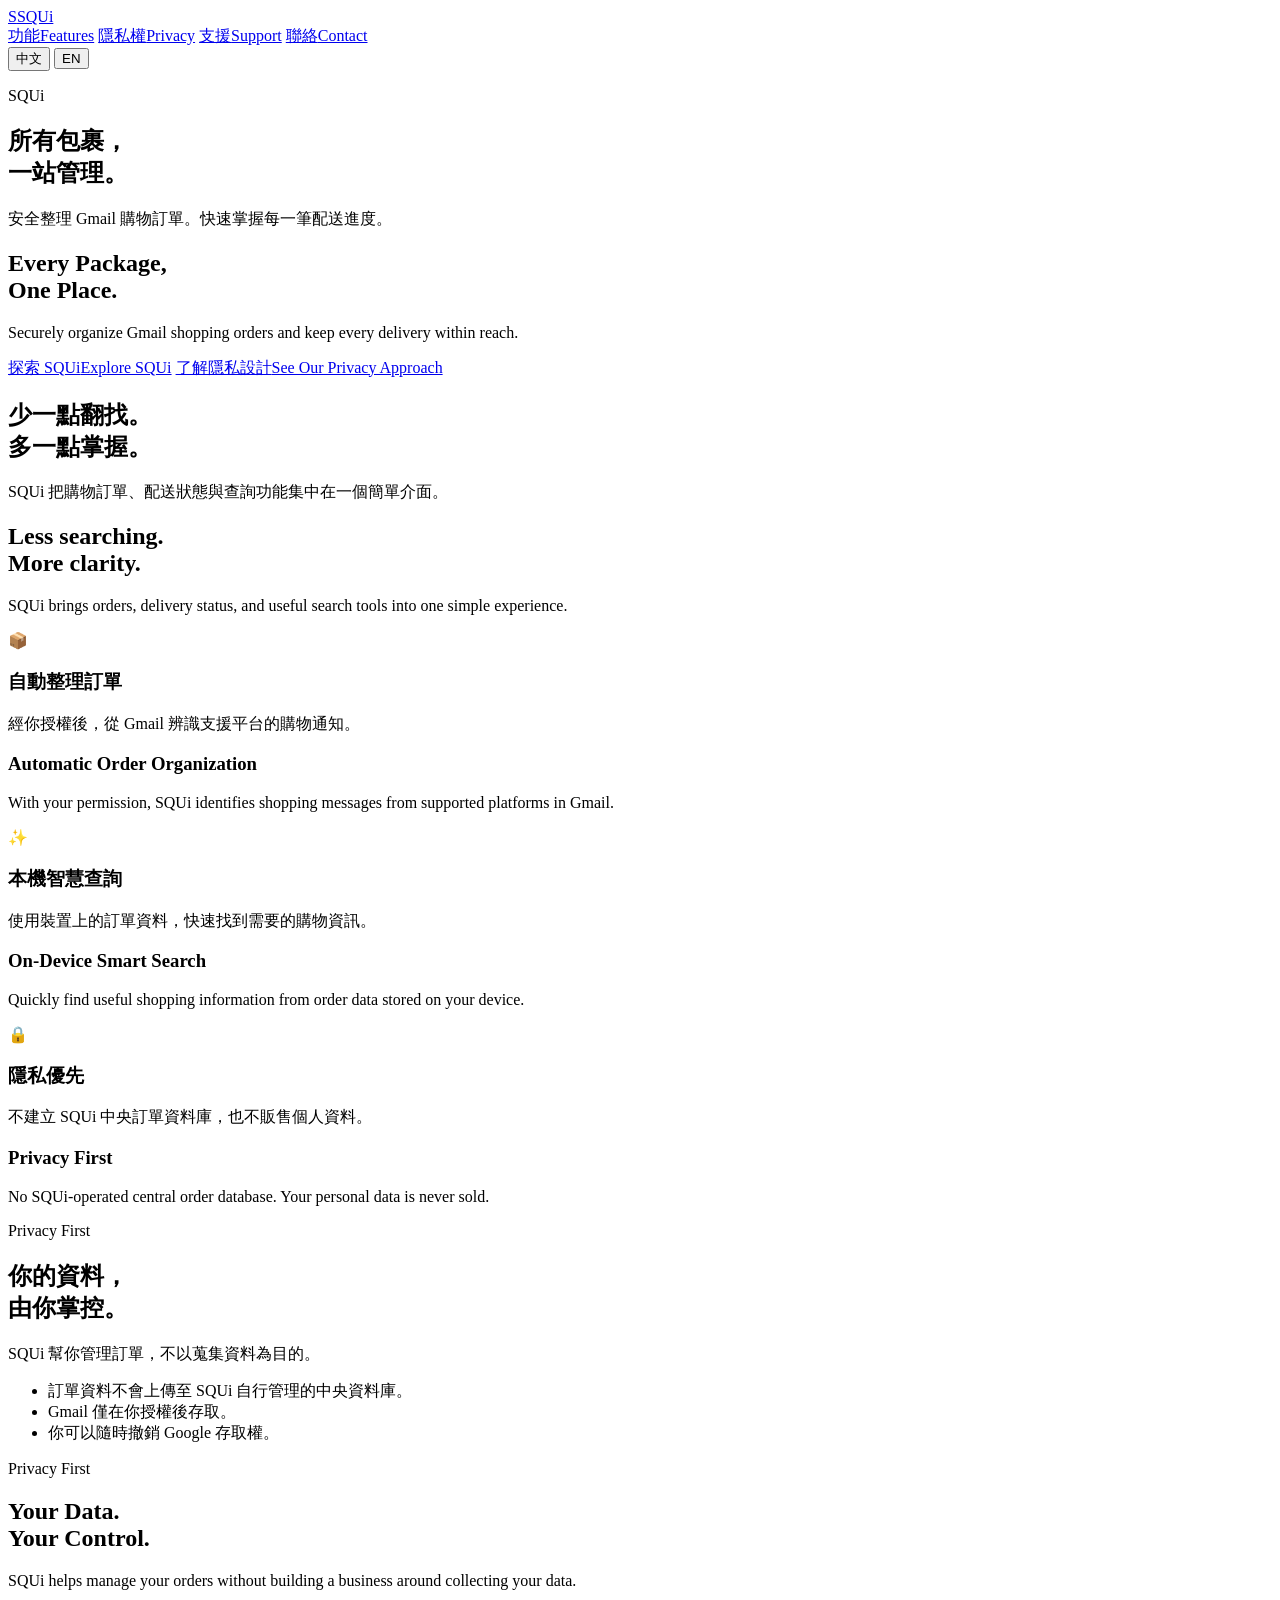
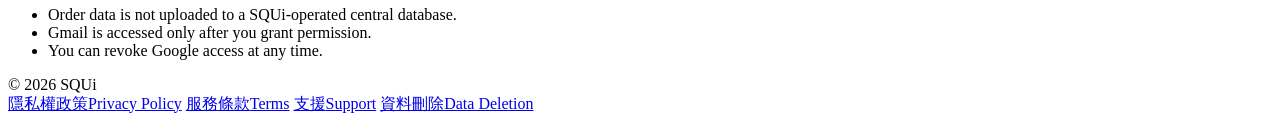
==== index.html @ 6e0016b7 "Add files via upload" ====
<!doctype html>
<html lang="zh-Hant" data-current-lang="zh">
<head>
  <meta charset="utf-8">
  <meta name="viewport" content="width=device-width, initial-scale=1">
  <meta name="description" content="SQUi securely organizes shopping orders from Gmail with a privacy-first approach.">
  <title>SQUi — Every Package, One Place</title>
  <link rel="icon" href="assets/logo.svg" type="image/svg+xml">
  <link rel="stylesheet" href="assets/style.css">
</head>
<body>
<header class="site-header">
  <div class="container nav">
    <a class="brand" href="index.html"><span class="brand-mark">S</span><span>SQUi</span></a>
    <nav class="nav-links">
      <a href="#features"><span data-lang="zh">功能</span><span data-lang="en">Features</span></a>
      <a href="privacy.html"><span data-lang="zh">隱私權</span><span data-lang="en">Privacy</span></a>
      <a href="support.html"><span data-lang="zh">支援</span><span data-lang="en">Support</span></a>
      <a href="contact.html"><span data-lang="zh">聯絡</span><span data-lang="en">Contact</span></a>
    </nav>
    <div class="language-switch">
      <button type="button" data-set-lang="zh">中文</button>
      <button type="button" data-set-lang="en">EN</button>
    </div>
  </div>
</header>

<main>
  <section class="hero">
    <div class="container">
      <p class="eyebrow">SQUi</p>
      <div data-lang="zh">
        <h1>所有包裹，<br>一站管理。</h1>
        <p class="hero-copy">安全整理 Gmail 購物訂單。快速掌握每一筆配送進度。</p>
      </div>
      <div data-lang="en">
        <h1>Every Package,<br>One Place.</h1>
        <p class="hero-copy">Securely organize Gmail shopping orders and keep every delivery within reach.</p>
      </div>
      <div class="actions">
        <a class="button button-primary" href="#features"><span data-lang="zh">探索 SQUi</span><span data-lang="en">Explore SQUi</span></a>
        <a class="button button-secondary" href="privacy.html"><span data-lang="zh">了解隱私設計</span><span data-lang="en">See Our Privacy Approach</span></a>
      </div>
    </div>
  </section>

  <section class="section" id="features">
    <div class="container">
      <div class="section-heading">
        <div data-lang="zh"><h2>少一點翻找。<br>多一點掌握。</h2><p>SQUi 把購物訂單、配送狀態與查詢功能集中在一個簡單介面。</p></div>
        <div data-lang="en"><h2>Less searching.<br>More clarity.</h2><p>SQUi brings orders, delivery status, and useful search tools into one simple experience.</p></div>
      </div>
      <div class="grid">
        <article class="card"><div class="card-icon">📦</div><div data-lang="zh"><h3>自動整理訂單</h3><p>經你授權後，從 Gmail 辨識支援平台的購物通知。</p></div><div data-lang="en"><h3>Automatic Order Organization</h3><p>With your permission, SQUi identifies shopping messages from supported platforms in Gmail.</p></div></article>
        <article class="card"><div class="card-icon">✨</div><div data-lang="zh"><h3>本機智慧查詢</h3><p>使用裝置上的訂單資料，快速找到需要的購物資訊。</p></div><div data-lang="en"><h3>On-Device Smart Search</h3><p>Quickly find useful shopping information from order data stored on your device.</p></div></article>
        <article class="card"><div class="card-icon">🔒</div><div data-lang="zh"><h3>隱私優先</h3><p>不建立 SQUi 中央訂單資料庫，也不販售個人資料。</p></div><div data-lang="en"><h3>Privacy First</h3><p>No SQUi-operated central order database. Your personal data is never sold.</p></div></article>
      </div>
    </div>
  </section>

  <section class="section">
    <div class="container privacy-panel">
      <div data-lang="zh"><p class="eyebrow">Privacy First</p><h2>你的資料，<br>由你掌控。</h2><p>SQUi 幫你管理訂單，不以蒐集資料為目的。</p><ul class="checks"><li>訂單資料不會上傳至 SQUi 自行管理的中央資料庫。</li><li>Gmail 僅在你授權後存取。</li><li>你可以隨時撤銷 Google 存取權。</li></ul></div>
      <div data-lang="en"><p class="eyebrow">Privacy First</p><h2>Your Data.<br>Your Control.</h2><p>SQUi helps manage your orders without building a business around collecting your data.</p><ul class="checks"><li>Order data is not uploaded to a SQUi-operated central database.</li><li>Gmail is accessed only after you grant permission.</li><li>You can revoke Google access at any time.</li></ul></div>
    </div>
  </section>
</main>

<footer class="site-footer">
  <div class="container footer-inner">
    <div>© 2026 SQUi</div>
    <div class="footer-links">
      <a href="privacy.html"><span data-lang="zh">隱私權政策</span><span data-lang="en">Privacy Policy</span></a>
      <a href="terms.html"><span data-lang="zh">服務條款</span><span data-lang="en">Terms</span></a>
      <a href="support.html"><span data-lang="zh">支援</span><span data-lang="en">Support</span></a>
      <a href="data-deletion.html"><span data-lang="zh">資料刪除</span><span data-lang="en">Data Deletion</span></a>
    </div>
  </div>
</footer>
<script src="assets/script.js"></script>
</body>
</html>
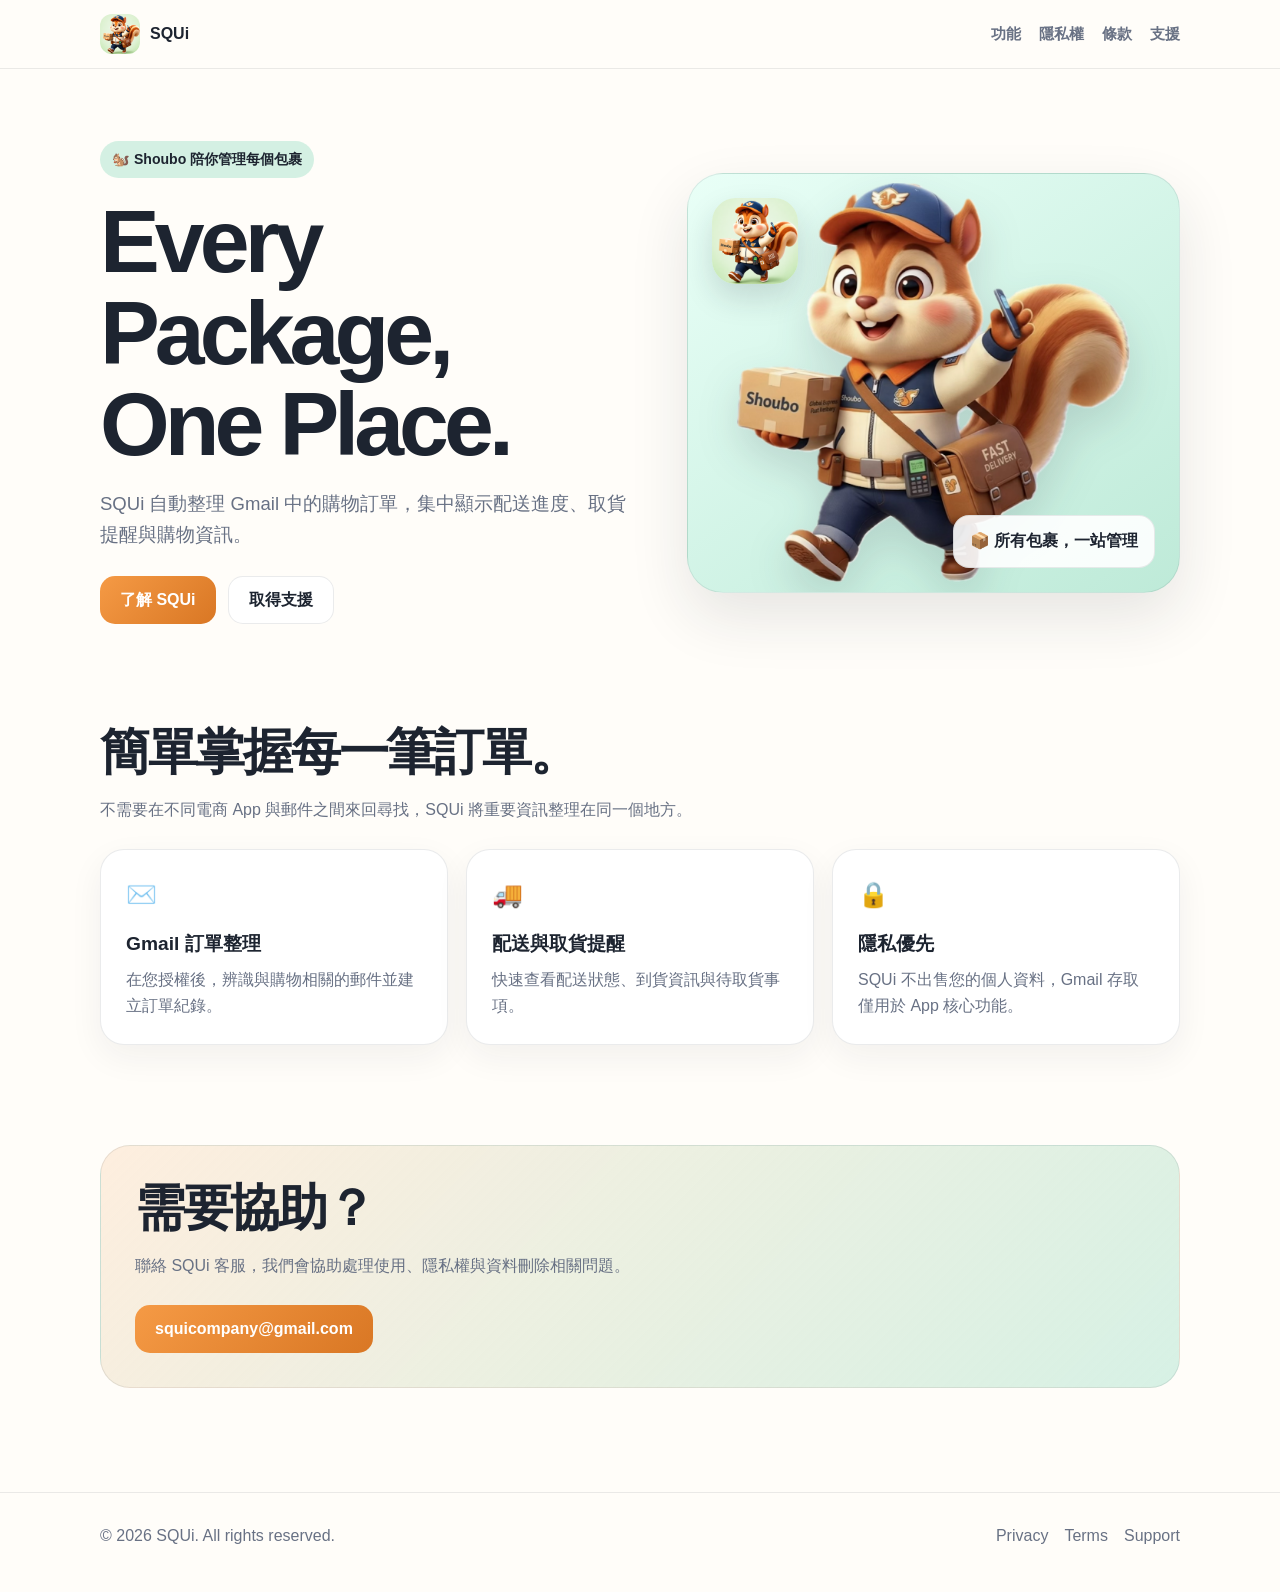
==== commit 16488c48: "Add files via upload" ====
--- a/index.html
+++ b/index.html
@@ -1,82 +1,6 @@
-<!doctype html>
-<html lang="zh-Hant" data-current-lang="zh">
-<head>
-  <meta charset="utf-8">
-  <meta name="viewport" content="width=device-width, initial-scale=1">
-  <meta name="description" content="SQUi securely organizes shopping orders from Gmail with a privacy-first approach.">
-  <title>SQUi — Every Package, One Place</title>
-  <link rel="icon" href="assets/logo.svg" type="image/svg+xml">
-  <link rel="stylesheet" href="assets/style.css">
-</head>
-<body>
-<header class="site-header">
-  <div class="container nav">
-    <a class="brand" href="index.html"><span class="brand-mark">S</span><span>SQUi</span></a>
-    <nav class="nav-links">
-      <a href="#features"><span data-lang="zh">功能</span><span data-lang="en">Features</span></a>
-      <a href="privacy.html"><span data-lang="zh">隱私權</span><span data-lang="en">Privacy</span></a>
-      <a href="support.html"><span data-lang="zh">支援</span><span data-lang="en">Support</span></a>
-      <a href="contact.html"><span data-lang="zh">聯絡</span><span data-lang="en">Contact</span></a>
-    </nav>
-    <div class="language-switch">
-      <button type="button" data-set-lang="zh">中文</button>
-      <button type="button" data-set-lang="en">EN</button>
-    </div>
-  </div>
-</header>
-
-<main>
-  <section class="hero">
-    <div class="container">
-      <p class="eyebrow">SQUi</p>
-      <div data-lang="zh">
-        <h1>所有包裹，<br>一站管理。</h1>
-        <p class="hero-copy">安全整理 Gmail 購物訂單。快速掌握每一筆配送進度。</p>
-      </div>
-      <div data-lang="en">
-        <h1>Every Package,<br>One Place.</h1>
-        <p class="hero-copy">Securely organize Gmail shopping orders and keep every delivery within reach.</p>
-      </div>
-      <div class="actions">
-        <a class="button button-primary" href="#features"><span data-lang="zh">探索 SQUi</span><span data-lang="en">Explore SQUi</span></a>
-        <a class="button button-secondary" href="privacy.html"><span data-lang="zh">了解隱私設計</span><span data-lang="en">See Our Privacy Approach</span></a>
-      </div>
-    </div>
-  </section>
-
-  <section class="section" id="features">
-    <div class="container">
-      <div class="section-heading">
-        <div data-lang="zh"><h2>少一點翻找。<br>多一點掌握。</h2><p>SQUi 把購物訂單、配送狀態與查詢功能集中在一個簡單介面。</p></div>
-        <div data-lang="en"><h2>Less searching.<br>More clarity.</h2><p>SQUi brings orders, delivery status, and useful search tools into one simple experience.</p></div>
-      </div>
-      <div class="grid">
-        <article class="card"><div class="card-icon">📦</div><div data-lang="zh"><h3>自動整理訂單</h3><p>經你授權後，從 Gmail 辨識支援平台的購物通知。</p></div><div data-lang="en"><h3>Automatic Order Organization</h3><p>With your permission, SQUi identifies shopping messages from supported platforms in Gmail.</p></div></article>
-        <article class="card"><div class="card-icon">✨</div><div data-lang="zh"><h3>本機智慧查詢</h3><p>使用裝置上的訂單資料，快速找到需要的購物資訊。</p></div><div data-lang="en"><h3>On-Device Smart Search</h3><p>Quickly find useful shopping information from order data stored on your device.</p></div></article>
-        <article class="card"><div class="card-icon">🔒</div><div data-lang="zh"><h3>隱私優先</h3><p>不建立 SQUi 中央訂單資料庫，也不販售個人資料。</p></div><div data-lang="en"><h3>Privacy First</h3><p>No SQUi-operated central order database. Your personal data is never sold.</p></div></article>
-      </div>
-    </div>
-  </section>
-
-  <section class="section">
-    <div class="container privacy-panel">
-      <div data-lang="zh"><p class="eyebrow">Privacy First</p><h2>你的資料，<br>由你掌控。</h2><p>SQUi 幫你管理訂單，不以蒐集資料為目的。</p><ul class="checks"><li>訂單資料不會上傳至 SQUi 自行管理的中央資料庫。</li><li>Gmail 僅在你授權後存取。</li><li>你可以隨時撤銷 Google 存取權。</li></ul></div>
-      <div data-lang="en"><p class="eyebrow">Privacy First</p><h2>Your Data.<br>Your Control.</h2><p>SQUi helps manage your orders without building a business around collecting your data.</p><ul class="checks"><li>Order data is not uploaded to a SQUi-operated central database.</li><li>Gmail is accessed only after you grant permission.</li><li>You can revoke Google access at any time.</li></ul></div>
-    </div>
-  </section>
-</main>
-
-<footer class="site-footer">
-  <div class="container footer-inner">
-    <div>© 2026 SQUi</div>
-    <div class="footer-links">
-      <a href="privacy.html"><span data-lang="zh">隱私權政策</span><span data-lang="en">Privacy Policy</span></a>
-      <a href="terms.html"><span data-lang="zh">服務條款</span><span data-lang="en">Terms</span></a>
-      <a href="support.html"><span data-lang="zh">支援</span><span data-lang="en">Support</span></a>
-      <a href="data-deletion.html"><span data-lang="zh">資料刪除</span><span data-lang="en">Data Deletion</span></a>
-    </div>
-  </div>
-</footer>
-<script src="assets/script.js"></script>
-</body>
-</html>+<!doctype html><html lang="zh-Hant"><head><meta charset="utf-8"><meta name="viewport" content="width=device-width,initial-scale=1"><meta name="description" content="SQUi 將 Gmail 購物訂單、配送進度與取貨提醒集中管理。"><title>SQUi — Every Package, One Place.</title><link rel="stylesheet" href="styles.css"><link rel="icon" href="assets/app-icon.png"></head><body>
+<header class="site-header"><div class="wrap nav"><a class="brand" href="index.html"><img src="assets/app-icon.png" alt="SQUi App Icon"><span>SQUi</span></a><nav class="links"><a href="#features">功能</a><a href="privacy.html">隱私權</a><a href="terms.html">條款</a><a href="support.html">支援</a></nav></div></header>
+<main><section class="hero"><div class="wrap hero-grid"><div><span class="pill">🐿️ Shoubo 陪你管理每個包裹</span><h1>Every Package,<br>One Place.</h1><p>SQUi 自動整理 Gmail 中的購物訂單，集中顯示配送進度、取貨提醒與購物資訊。</p><div class="actions"><a class="button primary" href="#features">了解 SQUi</a><a class="button secondary" href="support.html">取得支援</a></div></div><div class="visual"><img class="icon" src="assets/app-icon.png" alt="SQUi App Icon"><img class="mascot" src="assets/shoubo.png" alt="Shoubo 松鼠吉祥物"><div class="tag">📦 所有包裹，一站管理</div></div></div></section>
+<section id="features"><div class="wrap"><h2>簡單掌握每一筆訂單。</h2><p class="lead">不需要在不同電商 App 與郵件之間來回尋找，SQUi 將重要資訊整理在同一個地方。</p><div class="grid"><article class="card"><div class="emoji">✉️</div><h3>Gmail 訂單整理</h3><p>在您授權後，辨識與購物相關的郵件並建立訂單紀錄。</p></article><article class="card"><div class="emoji">🚚</div><h3>配送與取貨提醒</h3><p>快速查看配送狀態、到貨資訊與待取貨事項。</p></article><article class="card"><div class="emoji">🔒</div><h3>隱私優先</h3><p>SQUi 不出售您的個人資料，Gmail 存取僅用於 App 核心功能。</p></article></div></div></section>
+<section><div class="wrap cta"><h2>需要協助？</h2><p class="lead">聯絡 SQUi 客服，我們會協助處理使用、隱私權與資料刪除相關問題。</p><div class="actions"><a class="button primary" href="mailto:squicompany@gmail.com">squicompany@gmail.com</a></div></div></section></main>
+<footer><div class="wrap footer-row"><div>© 2026 SQUi. All rights reserved.</div><div class="footer-links"><a href="privacy.html">Privacy</a><a href="terms.html">Terms</a><a href="support.html">Support</a></div></div></footer></body></html>
--- a/styles.css
+++ b/styles.css
@@ -0,0 +1,3 @@
+:root{--orange:#F59A45;--mint:#BEEAD8;--ink:#1D2430;--muted:#687184;--paper:#FFFDF9;--line:rgba(29,36,48,.09);--card:#fff;--radius:24px}
+*{box-sizing:border-box}html{scroll-behavior:smooth}body{margin:0;background:var(--paper);color:var(--ink);font-family:-apple-system,BlinkMacSystemFont,"SF Pro Display","PingFang TC",sans-serif;line-height:1.65}a{color:inherit}.wrap{width:min(1080px,calc(100% - 36px));margin:auto}.site-header{position:sticky;top:0;z-index:10;background:rgba(255,253,249,.88);backdrop-filter:blur(18px);border-bottom:1px solid var(--line)}.nav{min-height:68px;display:flex;align-items:center;justify-content:space-between;gap:20px}.brand{display:flex;align-items:center;gap:10px;text-decoration:none;font-weight:800}.brand img{width:40px;height:40px;border-radius:12px}.links{display:flex;gap:18px;flex-wrap:wrap}.links a{text-decoration:none;color:var(--muted);font-weight:650;font-size:.94rem}.hero{padding:72px 0 50px}.hero-grid{display:grid;grid-template-columns:1.05fr .95fr;align-items:center;gap:42px}.pill{display:inline-flex;padding:7px 12px;border-radius:999px;background:rgba(190,234,216,.65);font-size:.88rem;font-weight:750}.hero h1{font-size:clamp(3rem,7vw,6rem);line-height:1.02;letter-spacing:-.055em;margin:18px 0}.hero p{font-size:1.16rem;color:var(--muted);max-width:650px}.actions{display:flex;gap:12px;flex-wrap:wrap;margin-top:26px}.button{display:inline-flex;align-items:center;justify-content:center;min-height:48px;padding:0 20px;border-radius:15px;text-decoration:none;font-weight:800}.primary{color:#fff;background:linear-gradient(135deg,var(--orange),#D97724)}.secondary{background:#fff;border:1px solid var(--line)}.visual{min-height:420px;border-radius:36px;background:linear-gradient(145deg,#E9FFF7,var(--mint));display:grid;place-items:center;position:relative;overflow:hidden;border:1px solid var(--line);box-shadow:0 24px 60px rgba(29,36,48,.11)}.visual .mascot{width:min(80%,400px);height:auto;filter:drop-shadow(0 18px 20px rgba(29,36,48,.14))}.visual .icon{position:absolute;width:86px;height:86px;border-radius:24px;left:24px;top:24px;box-shadow:0 14px 30px rgba(29,36,48,.15)}.visual .tag{position:absolute;right:24px;bottom:24px;background:rgba(255,255,255,.9);padding:12px 16px;border-radius:16px;font-weight:800;border:1px solid var(--line)}section{padding:50px 0}h2{font-size:clamp(2rem,4vw,3.15rem);line-height:1.12;letter-spacing:-.045em;margin:0 0 12px}.lead{color:var(--muted);max-width:720px}.grid{display:grid;grid-template-columns:repeat(3,1fr);gap:18px;margin-top:26px}.card{background:var(--card);border:1px solid var(--line);border-radius:var(--radius);padding:25px;box-shadow:0 12px 34px rgba(29,36,48,.06)}.card .emoji{font-size:1.55rem}.card h3{margin:12px 0 7px;font-size:1.2rem}.card p{margin:0;color:var(--muted)}.cta{background:linear-gradient(135deg,rgba(245,154,69,.15),rgba(190,234,216,.62));border-radius:30px;padding:34px;border:1px solid var(--line)}footer{margin-top:54px;border-top:1px solid var(--line);padding:30px 0 42px;color:var(--muted)}.footer-row{display:flex;justify-content:space-between;gap:18px;flex-wrap:wrap}.footer-links{display:flex;gap:16px;flex-wrap:wrap}.footer-links a{text-decoration:none}.legal{width:min(860px,calc(100% - 36px));margin:54px auto}.legal article{background:#fff;border:1px solid var(--line);border-radius:28px;padding:clamp(24px,5vw,50px);box-shadow:0 18px 48px rgba(29,36,48,.08)}.legal h1{font-size:clamp(2.4rem,6vw,4rem);letter-spacing:-.05em;line-height:1.05}.legal h2{font-size:1.4rem;margin-top:2em}.meta{color:var(--muted)}.notice{background:rgba(190,234,216,.45);padding:14px 16px;border-radius:15px}.faq details{padding:16px 0;border-top:1px solid var(--line)}.faq summary{font-weight:750;cursor:pointer}@media(max-width:800px){.hero-grid{grid-template-columns:1fr}.grid{grid-template-columns:1fr}.visual{min-height:330px}.nav{align-items:flex-start;padding:13px 0}.links{justify-content:flex-end;gap:11px}}
+.container{width:min(1080px,calc(100% - 36px));margin:auto}.legal-hero{padding:0}.legal-wrap{width:min(860px,calc(100% - 36px));margin:54px auto}.legal-card{background:#fff;border:1px solid var(--line);border-radius:28px;padding:clamp(24px,5vw,50px);box-shadow:0 18px 48px rgba(29,36,48,.08)}.legal-card h1{font-size:clamp(2.4rem,6vw,4rem);letter-spacing:-.05em;line-height:1.05}.legal-card h2{font-size:1.4rem;margin-top:2em}.site-header .container{width:min(1080px,calc(100% - 36px));margin:auto}.brand-mark{display:none}.section-lead{color:var(--muted);max-width:720px}.support-grid{display:grid;grid-template-columns:1fr 1fr;gap:18px}.card-icon{font-size:1.5rem}@media(max-width:800px){.support-grid{grid-template-columns:1fr}}
